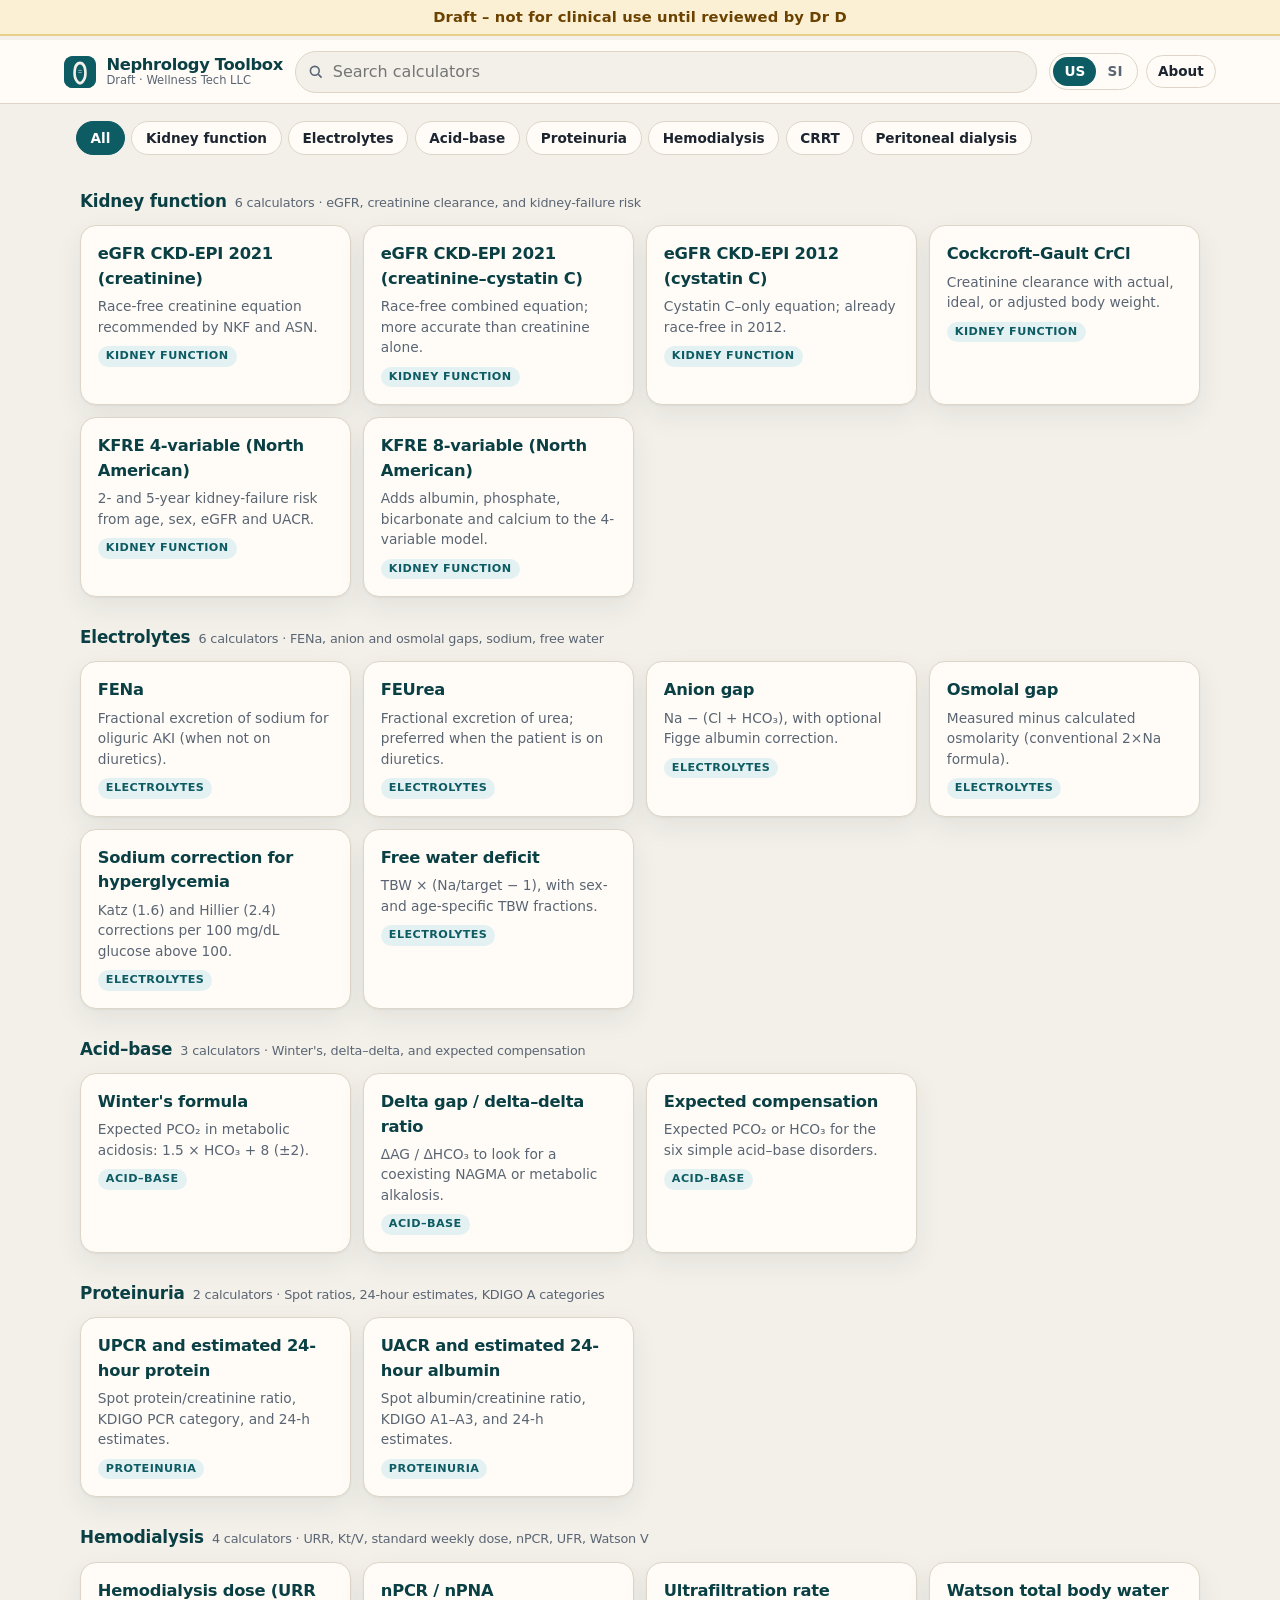
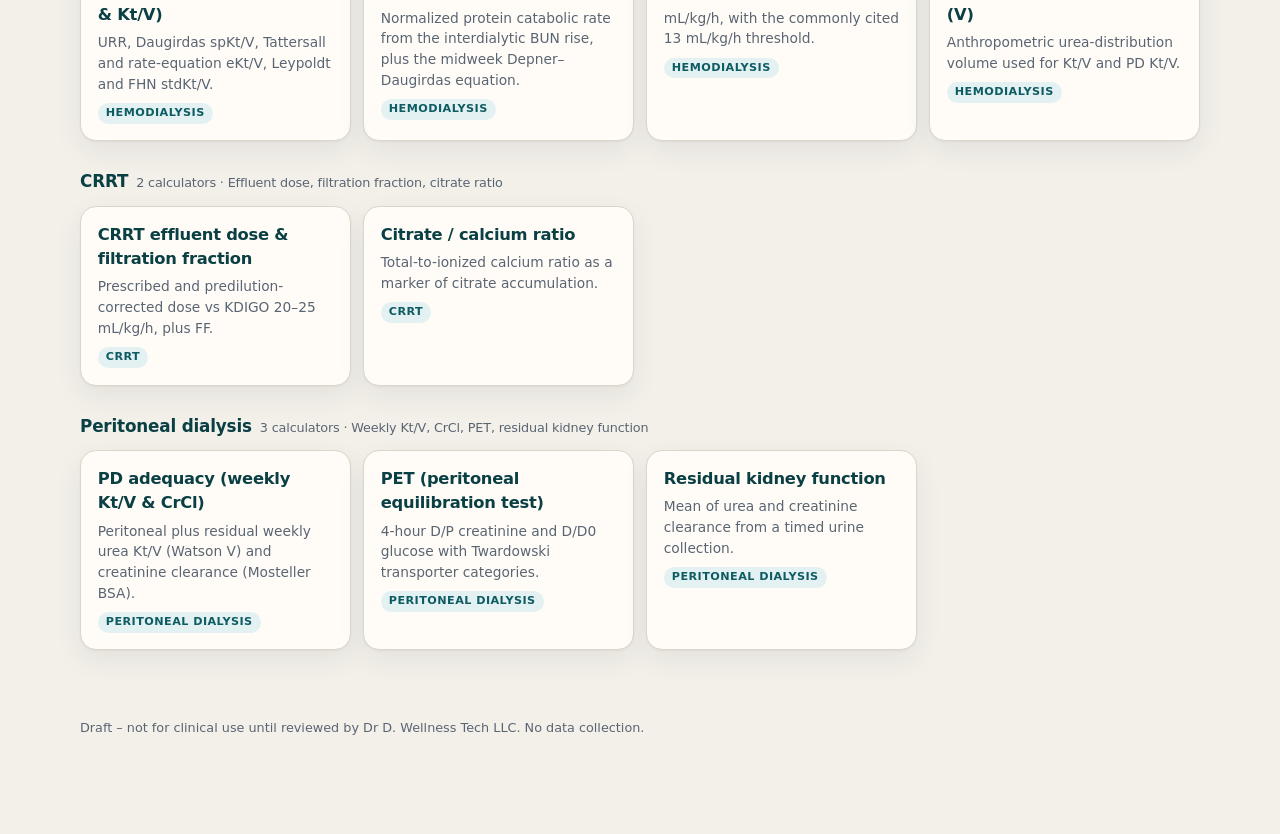
==== index.html @ 0aac90bd "Add draft Nephrology Toolbox PWA Offline clinician calculators for eGFR, electrolytes, acid-base, pr" ====
<!DOCTYPE html>
<html lang="en">
<head>
  <meta charset="utf-8">
  <meta name="viewport" content="width=device-width, initial-scale=1">
  <meta name="theme-color" content="#0e5c63">
  <meta name="description" content="Draft nephrology calculator collection. Offline, no login, no data collection. Not for clinical use until reviewed by Dr D.">
  <meta name="robots" content="noindex, nofollow">
  <title>Nephrology Toolbox (Draft)</title>
  <link rel="manifest" href="./manifest.json">
  <link rel="icon" type="image/png" href="./icons/favicon.png">
  <link rel="apple-touch-icon" href="./icons/icon-192.png">
  <link rel="stylesheet" href="./css/styles.css">
</head>
<body>
  <a class="skip" href="#main">Skip to content</a>
  <div class="draft-banner" id="draft-banner" role="status">Draft – not for clinical use until reviewed by Dr D</div>
  <header class="app-header">
    <div class="header-inner">
      <a class="brand" href="#/" aria-label="Nephrology Toolbox home">
        <img class="brand-mark" src="./icons/icon.svg" alt="" width="32" height="32">
        <span class="brand-text">
          <strong id="app-name">Nephrology Toolbox</strong>
          <small id="app-sub">Draft · Wellness Tech LLC</small>
        </span>
      </a>
      <div class="search-wrap">
        <svg class="search-icon" viewBox="0 0 20 20" aria-hidden="true" fill="none" stroke="currentColor" stroke-width="2"><circle cx="8.5" cy="8.5" r="5.5"/><path d="M13 13l4 4"/></svg>
        <input id="search" type="search" placeholder="Search calculators" aria-label="Search calculators" autocomplete="off">
      </div>
      <div class="header-actions">
        <button type="button" class="back-btn" id="back-btn">← All calculators</button>
        <div class="unit-toggle" role="group" aria-label="Unit system">
          <button type="button" data-units="us" aria-pressed="true">US</button>
          <button type="button" data-units="si" aria-pressed="false">SI</button>
        </div>
        <a class="about-link" href="#/about">About</a>
      </div>
    </div>
  </header>

  <main id="main">
    <div class="home-view">
      <nav class="section-nav" id="section-nav" aria-label="Calculator sections"></nav>
      <div id="home-sections"></div>
    </div>
    <div class="calc-view" id="calc-view"></div>
    <div class="about-view">
      <div class="panel">
        <h1>About this draft</h1>
        <p>Nephrology Toolbox is a clinician-facing collection of formulas used in nephrology. It is a <strong>draft</strong> for review by Dr Amar Damodar (Dr D). It is <strong>not for clinical use</strong> until he has signed off on every formula.</p>
        <h2>How it is built</h2>
        <ul>
          <li>Static web app that works offline (installable PWA). After the first load, it does not need a network.</li>
          <li>No login, no ads, no analytics, no data collection. Inputs stay in memory on this device and are not stored.</li>
          <li>Every formula is taken from its original or guideline source. The equation, citation (with DOI / PubMed), and limitations are in each calculator’s info panel, and again in <code>CONTENT_REVIEW.md</code> for sign-off.</li>
          <li>A <code>DRAFT=true</code> flag in the code drives the banner at the top of every screen.</li>
        </ul>
        <h2>Privacy</h2>
        <p>This app makes no network calls for calculations and does not send, save, or share patient data. Citation links (DOI, PubMed) open only if you choose to follow them.</p>
        <h2>Support</h2>
        <p>Wellness Tech LLC. Privacy and support: <a id="support-email" href="mailto:amardamodar@gmail.com">amardamodar@gmail.com</a>. Version <span id="version">0.1.0-draft</span>.</p>
        <p><a href="#/">Back to calculators</a></p>
      </div>
    </div>
  </main>
  <footer class="app-foot">
    Draft – not for clinical use until reviewed by Dr D. Wellness Tech LLC. No data collection.
  </footer>

  <script src="./js/config.js"></script>
  <script src="./js/formulas.js"></script>
  <script src="./js/calculators.js"></script>
  <script src="./js/app.js"></script>
</body>
</html>
---- css/styles.css ----
/* Nephrology Toolbox — draft clinician calculator collection */
:root {
  --bg: #f3f0ea;
  --bg-elev: #fffcf7;
  --ink: #1c2430;
  --ink-muted: #5a6573;
  --line: #ddd6c8;
  --teal: #0e5c63;
  --teal-deep: #0a3f44;
  --teal-soft: #e4f1f2;
  --teal-mid: #16747c;
  --amber-ink: #6b4200;
  --amber-bg: #fbf0d4;
  --amber-line: #e8cf8a;
  --danger: #9b2c2c;
  --danger-bg: #fdecec;
  --warn: #8a5800;
  --warn-bg: #fbf0d4;
  --ok: #21543d;
  --ok-bg: #e6f4ec;
  --info-bg: #e8eef6;
  --info-ink: #243852;
  --shadow: 0 1px 2px rgba(28, 36, 48, 0.05), 0 10px 28px rgba(28, 36, 48, 0.07);
  --radius: 16px;
  --radius-sm: 10px;
  --sans: ui-sans-serif, system-ui, -apple-system, "Segoe UI", Roboto, "Helvetica Neue", Arial, sans-serif;
  --mono: ui-monospace, "SF Mono", Menlo, Consolas, monospace;
  --header-h: 3.5rem;
  --banner-h: 2.5rem;
  --focus: 0 0 0 3px rgba(14, 92, 99, 0.35);
}

@media (prefers-color-scheme: dark) {
  :root {
    --bg: #14191f;
    --bg-elev: #1c232c;
    --ink: #ece7de;
    --ink-muted: #9aa3ae;
    --line: #2d3640;
    --teal: #4eb3bb;
    --teal-deep: #b8e0e3;
    --teal-soft: #16383b;
    --teal-mid: #3a9aa2;
    --amber-ink: #f3d48a;
    --amber-bg: #3a2e12;
    --amber-line: #6b5420;
    --danger: #f0a0a0;
    --danger-bg: #3a1c1c;
    --warn: #f3d48a;
    --warn-bg: #3a2e12;
    --ok: #8fd0ab;
    --ok-bg: #1a3326;
    --info-bg: #1e2a3a;
    --info-ink: #d0d8e4;
    --shadow: 0 1px 2px rgba(0, 0, 0, 0.3), 0 10px 28px rgba(0, 0, 0, 0.35);
    --focus: 0 0 0 3px rgba(78, 179, 187, 0.45);
  }
}

*, *::before, *::after { box-sizing: border-box; }
html { font-size: 16px; -webkit-text-size-adjust: 100%; }
html, body { margin: 0; padding: 0; min-height: 100%; }
body {
  font-family: var(--sans);
  background: var(--bg);
  color: var(--ink);
  line-height: 1.5;
  padding-bottom: 4rem;
}
img { max-width: 100%; }
button, input, select, textarea { font: inherit; color: inherit; }
button { cursor: pointer; }

.skip {
  position: absolute; left: -999px; top: 0;
  background: var(--teal); color: #fff; padding: 0.5rem 1rem; z-index: 100;
}
.skip:focus { left: 0.5rem; top: 0.5rem; }

/* Draft banner — always visible */
.draft-banner {
  position: sticky; top: 0; z-index: 50;
  background: var(--amber-bg);
  color: var(--amber-ink);
  border-bottom: 2px solid var(--amber-line);
  text-align: center;
  font-weight: 700;
  font-size: 0.92rem;
  letter-spacing: 0.01em;
  padding: 0.45rem 1rem;
  line-height: 1.35;
}
.draft-banner span { display: inline-block; }

header.app-header {
  position: sticky; top: var(--banner-h, 2.4rem); z-index: 40;
  background: var(--bg-elev);
  border-bottom: 1px solid var(--line);
  padding: 0.65rem 1rem;
}
.header-inner {
  max-width: 72rem;
  margin: 0 auto;
  display: flex;
  align-items: center;
  gap: 0.75rem;
  flex-wrap: wrap;
}
.brand {
  display: flex; align-items: center; gap: 0.65rem;
  text-decoration: none; color: inherit;
  min-width: 0;
}
.brand-mark {
  width: 2rem; height: 2rem; border-radius: 0.55rem; flex-shrink: 0;
  background: var(--teal);
}
.brand-text { display: flex; flex-direction: column; line-height: 1.15; }
.brand-text strong { font-size: 1.02rem; color: var(--teal-deep); letter-spacing: -0.02em; }
.brand-text small { font-size: 0.72rem; color: var(--ink-muted); font-weight: 500; }
.header-actions {
  margin-left: auto;
  display: flex; align-items: center; gap: 0.5rem;
}
.unit-toggle, .about-link, .back-btn {
  border: 1px solid var(--line);
  background: var(--bg-elev);
  border-radius: 999px;
  padding: 0.35rem 0.7rem;
  font-size: 0.85rem;
  font-weight: 600;
  color: var(--ink);
}
.unit-toggle { display: inline-flex; padding: 0.2rem; gap: 0; }
.unit-toggle button {
  border: 0; background: transparent;
  border-radius: 999px;
  padding: 0.28rem 0.7rem;
  font-weight: 650;
  color: var(--ink-muted);
}
.unit-toggle button[aria-pressed="true"] {
  background: var(--teal);
  color: #fff;
}
.about-link { text-decoration: none; display: inline-flex; align-items: center; }
.about-link:hover, .back-btn:hover, .unit-toggle button:hover { border-color: var(--teal-mid); }
.back-btn { display: none; }
body.view-calc .back-btn { display: inline-flex; align-items: center; gap: 0.25rem; }
body.view-calc .search-wrap { display: none; }

.search-wrap {
  flex: 1 1 16rem;
  min-width: 12rem;
  position: relative;
}
.search-wrap input {
  width: 100%;
  border: 1px solid var(--line);
  background: var(--bg);
  border-radius: 999px;
  padding: 0.5rem 0.95rem 0.5rem 2.3rem;
  font-size: 1rem; /* prevent iOS zoom */
}
.search-wrap input:focus { outline: none; box-shadow: var(--focus); border-color: var(--teal); }
.search-wrap .search-icon {
  position: absolute; left: 0.8rem; top: 50%; transform: translateY(-50%);
  width: 1rem; height: 1rem; color: var(--ink-muted); pointer-events: none;
}

main { max-width: 72rem; margin: 0 auto; padding: 1.15rem 1rem 2rem; }

.section-nav {
  display: flex; gap: 0.4rem; flex-wrap: nowrap;
  overflow-x: auto; -webkit-overflow-scrolling: touch;
  padding: 0.15rem 0 0.85rem;
  margin: 0 -0.25rem 0.5rem;
  scrollbar-width: thin;
}
.section-nav button, .section-nav a {
  flex: 0 0 auto;
  border: 1px solid var(--line);
  background: var(--bg-elev);
  color: var(--ink);
  border-radius: 999px;
  padding: 0.38rem 0.85rem;
  font-size: 0.85rem;
  font-weight: 650;
  text-decoration: none;
  white-space: nowrap;
}
.section-nav button[aria-pressed="true"], .section-nav button.active {
  background: var(--teal);
  border-color: var(--teal);
  color: #fff;
}

.section-block { margin: 1.25rem 0 1.75rem; }
.section-block h2 {
  font-size: 1.05rem;
  letter-spacing: -0.01em;
  color: var(--teal-deep);
  margin: 0 0 0.7rem;
  display: flex; align-items: baseline; gap: 0.5rem;
}
.section-block h2 span {
  font-weight: 500; font-size: 0.8rem; color: var(--ink-muted);
}

.card-grid {
  display: grid;
  grid-template-columns: repeat(auto-fill, minmax(16.5rem, 1fr));
  gap: 0.75rem;
}
.calc-card {
  display: block;
  background: var(--bg-elev);
  border: 1px solid var(--line);
  border-radius: var(--radius);
  padding: 1rem 1.05rem 1.05rem;
  text-decoration: none;
  color: inherit;
  box-shadow: var(--shadow);
  transition: transform 0.12s ease, border-color 0.12s ease;
  min-height: 6.5rem;
}
.calc-card:hover, .calc-card:focus {
  border-color: var(--teal-mid);
  transform: translateY(-1px);
  outline: none;
}
.calc-card:focus-visible { box-shadow: var(--shadow), var(--focus); }
.calc-card h3 {
  margin: 0 0 0.3rem;
  font-size: 1.02rem;
  letter-spacing: -0.015em;
  color: var(--teal-deep);
}
.calc-card p {
  margin: 0;
  font-size: 0.86rem;
  color: var(--ink-muted);
}
.calc-card .tag {
  display: inline-block;
  margin-top: 0.55rem;
  font-size: 0.7rem;
  font-weight: 700;
  letter-spacing: 0.04em;
  text-transform: uppercase;
  color: var(--teal);
  background: var(--teal-soft);
  border-radius: 999px;
  padding: 0.12rem 0.5rem;
}

.empty {
  text-align: center; color: var(--ink-muted); padding: 2rem 1rem;
}

/* Calculator view */
.calc-view { display: none; }
body.view-calc .home-view { display: none; }
body.view-calc .calc-view { display: block; }
body.view-about .home-view, body.view-about .calc-view { display: none; }
.about-view { display: none; }
body.view-about .about-view { display: block; }

.calc-layout {
  display: grid;
  grid-template-columns: 1fr;
  gap: 1rem;
}
@media (min-width: 880px) {
  .calc-layout { grid-template-columns: 1.15fr 0.85fr; align-items: start; }
  .results-col { position: sticky; top: 7.2rem; }
}

.panel {
  background: var(--bg-elev);
  border: 1px solid var(--line);
  border-radius: var(--radius);
  box-shadow: var(--shadow);
  padding: 1.15rem 1.2rem 1.3rem;
}
.calc-view h1 {
  margin: 0 0 0.25rem;
  font-size: 1.45rem;
  letter-spacing: -0.02em;
  color: var(--teal-deep);
}
.calc-lede { margin: 0 0 1rem; color: var(--ink-muted); font-size: 0.95rem; }

.field {
  margin-bottom: 0.85rem;
}
.field label, .field .label {
  display: block;
  font-weight: 650;
  font-size: 0.88rem;
  margin-bottom: 0.28rem;
}
.field .hint { font-weight: 500; color: var(--ink-muted); font-size: 0.78rem; }
.field-row { display: flex; gap: 0.5rem; align-items: center; }
.field input[type="number"], .field input[type="text"], .field select {
  width: 100%;
  border: 1px solid var(--line);
  background: var(--bg);
  border-radius: var(--radius-sm);
  padding: 0.55rem 0.7rem;
  font-size: 1rem;
}
.field input:focus, .field select:focus { outline: none; box-shadow: var(--focus); border-color: var(--teal); }
.unit-label {
  flex: 0 0 auto;
  font-size: 0.85rem;
  font-weight: 650;
  color: var(--ink-muted);
  min-width: 3.6rem;
}
.seg {
  display: flex; flex-wrap: wrap; gap: 0.35rem;
}
.seg button {
  border: 1px solid var(--line);
  background: var(--bg);
  border-radius: 999px;
  padding: 0.4rem 0.75rem;
  font-weight: 650;
  font-size: 0.88rem;
}
.seg button[aria-pressed="true"] {
  background: var(--teal);
  border-color: var(--teal);
  color: #fff;
}
.field-grid {
  display: grid;
  grid-template-columns: 1fr 1fr;
  gap: 0.65rem 0.75rem;
}
@media (max-width: 520px) {
  .field-grid { grid-template-columns: 1fr; }
}
.fieldset-title {
  font-size: 0.78rem;
  font-weight: 750;
  letter-spacing: 0.06em;
  text-transform: uppercase;
  color: var(--teal);
  margin: 1.1rem 0 0.55rem;
  padding-top: 0.7rem;
  border-top: 1px solid var(--line);
}

.results {
  display: flex; flex-direction: column; gap: 0.65rem;
}
.result-main {
  background: var(--teal-soft);
  border-radius: var(--radius-sm);
  padding: 0.9rem 1rem;
}
.result-main .name { font-size: 0.8rem; font-weight: 700; letter-spacing: 0.04em; text-transform: uppercase; color: var(--teal); margin: 0 0 0.15rem; }
.result-main .value {
  font-size: 2rem; font-weight: 750; letter-spacing: -0.03em;
  font-variant-numeric: tabular-nums; color: var(--teal-deep); line-height: 1.15;
}
.result-main .unit { font-size: 1rem; font-weight: 600; margin-left: 0.25rem; color: var(--ink-muted); }
.result-row {
  display: flex; justify-content: space-between; align-items: baseline; gap: 0.75rem;
  padding: 0.45rem 0;
  border-bottom: 1px solid var(--line);
  font-variant-numeric: tabular-nums;
}
.result-row:last-child { border-bottom: 0; }
.result-row .name { color: var(--ink-muted); font-size: 0.9rem; }
.result-row .value { font-weight: 700; font-size: 1.05rem; }

.chip {
  display: inline-block;
  border-radius: 999px;
  padding: 0.28rem 0.7rem;
  font-size: 0.82rem;
  font-weight: 700;
  margin: 0.15rem 0.25rem 0.15rem 0;
}
.chip-ok { background: var(--ok-bg); color: var(--ok); }
.chip-warn { background: var(--warn-bg); color: var(--warn); }
.chip-danger { background: var(--danger-bg); color: var(--danger); }
.chip-info { background: var(--info-bg); color: var(--info-ink); }
.interp { font-size: 0.92rem; margin: 0.4rem 0 0; }
.placeholder { color: var(--ink-muted); font-size: 0.95rem; padding: 0.5rem 0; }

.info-panel { margin-top: 0.25rem; }
.info-panel details {
  border: 1px solid var(--line);
  border-radius: var(--radius-sm);
  background: var(--bg);
  padding: 0.15rem 0;
}
.info-panel summary {
  cursor: pointer;
  font-weight: 700;
  font-size: 0.92rem;
  padding: 0.65rem 0.9rem;
  color: var(--teal-deep);
  list-style-position: outside;
}
.info-panel details[open] summary { border-bottom: 1px solid var(--line); }
.info-body { padding: 0.75rem 0.95rem 1rem; font-size: 0.9rem; }
.info-body h3 { font-size: 0.78rem; letter-spacing: 0.06em; text-transform: uppercase; color: var(--teal); margin: 0.85rem 0 0.3rem; }
.info-body h3:first-child { margin-top: 0; }
.info-body .eq {
  font-family: var(--mono);
  font-size: 0.78rem;
  background: var(--teal-soft);
  border-radius: 8px;
  padding: 0.7rem 0.8rem;
  overflow-x: auto;
  white-space: pre-wrap;
  line-height: 1.55;
}
.info-body a { color: var(--teal-mid); }
.info-body ul { margin: 0.25rem 0 0.5rem; padding-left: 1.15rem; }
.info-body li { margin: 0.25rem 0; }
.cite { margin: 0.2rem 0; }

.about-view .panel { max-width: 42rem; }
.about-view h1 { color: var(--teal-deep); letter-spacing: -0.02em; }
.about-view h2 { font-size: 1.05rem; color: var(--teal-deep); margin-top: 1.4rem; }

footer.app-foot {
  max-width: 72rem;
  margin: 0 auto;
  padding: 0.5rem 1rem 2rem;
  color: var(--ink-muted);
  font-size: 0.8rem;
}
footer.app-foot a { color: var(--teal-mid); }

@media (prefers-reduced-motion: reduce) {
  .calc-card { transition: none; }
}

@media (max-width: 640px) {
  .brand-text small { display: none; }
  .calc-view h1 { font-size: 1.25rem; }
  .result-main .value { font-size: 1.7rem; }
}
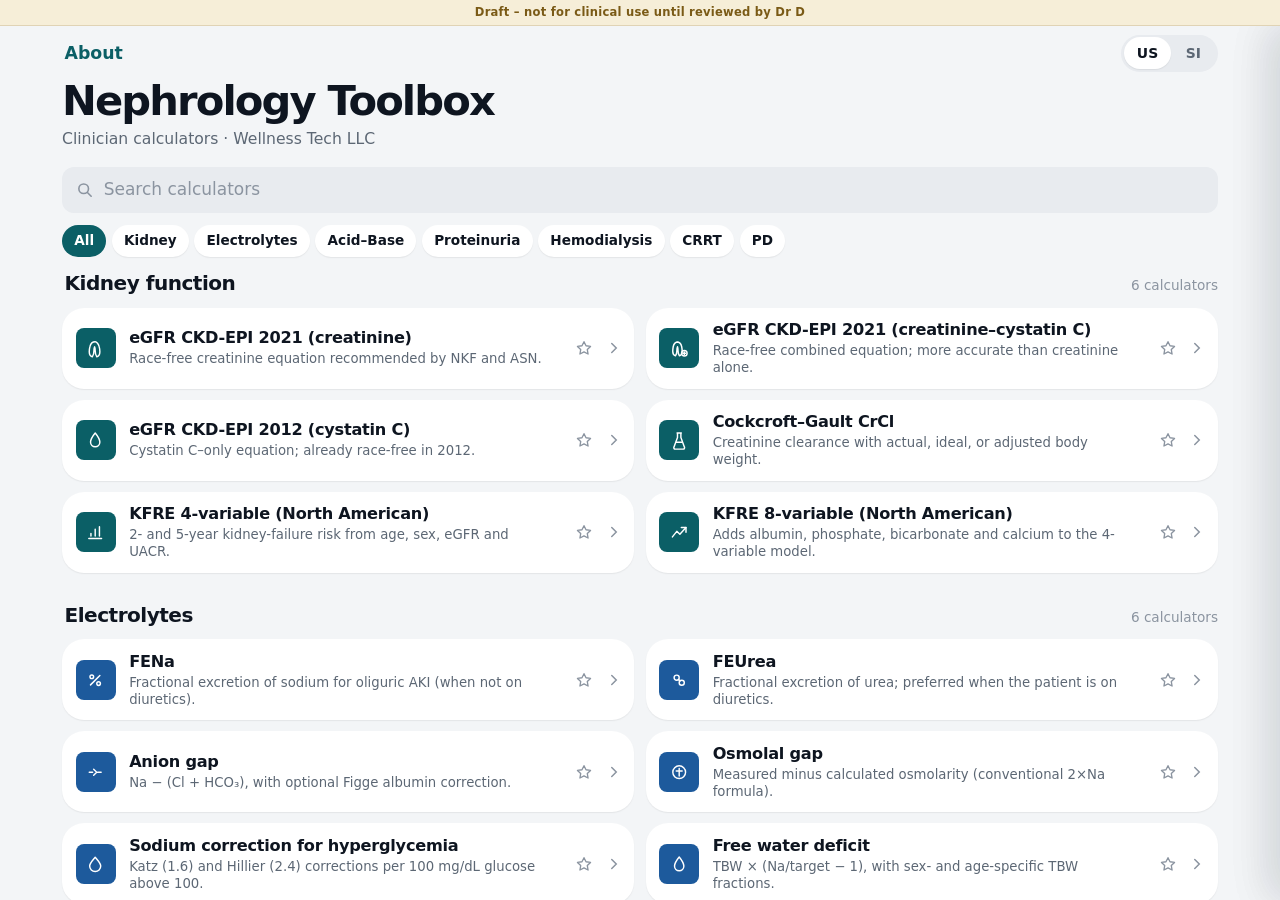
==== commit 17896411: "Redesign the UI for a polished, iOS-native feel. Keep every formula, citation, and test unchanged. S" ====
--- a/index.html
+++ b/index.html
@@ -2,8 +2,12 @@
 <html lang="en">
 <head>
   <meta charset="utf-8">
-  <meta name="viewport" content="width=device-width, initial-scale=1">
-  <meta name="theme-color" content="#0e5c63">
+  <meta name="viewport" content="width=device-width, initial-scale=1, viewport-fit=cover">
+  <meta name="theme-color" content="#F3F5F7" media="(prefers-color-scheme: light)">
+  <meta name="theme-color" content="#0B0F14" media="(prefers-color-scheme: dark)">
+  <meta name="apple-mobile-web-app-capable" content="yes">
+  <meta name="apple-mobile-web-app-status-bar-style" content="default">
+  <meta name="apple-mobile-web-app-title" content="Neph Toolbox">
   <meta name="description" content="Draft nephrology calculator collection. Offline, no login, no data collection. Not for clinical use until reviewed by Dr D.">
   <meta name="robots" content="noindex, nofollow">
   <title>Nephrology Toolbox (Draft)</title>
@@ -13,60 +17,112 @@
   <link rel="stylesheet" href="./css/styles.css">
 </head>
 <body>
-  <a class="skip" href="#main">Skip to content</a>
-  <div class="draft-banner" id="draft-banner" role="status">Draft – not for clinical use until reviewed by Dr D</div>
-  <header class="app-header">
-    <div class="header-inner">
-      <a class="brand" href="#/" aria-label="Nephrology Toolbox home">
-        <img class="brand-mark" src="./icons/icon.svg" alt="" width="32" height="32">
-        <span class="brand-text">
-          <strong id="app-name">Nephrology Toolbox</strong>
-          <small id="app-sub">Draft · Wellness Tech LLC</small>
-        </span>
-      </a>
-      <div class="search-wrap">
-        <svg class="search-icon" viewBox="0 0 20 20" aria-hidden="true" fill="none" stroke="currentColor" stroke-width="2"><circle cx="8.5" cy="8.5" r="5.5"/><path d="M13 13l4 4"/></svg>
-        <input id="search" type="search" placeholder="Search calculators" aria-label="Search calculators" autocomplete="off">
+  <a class="skip" href="#home-body">Skip to content</a>
+
+  <div class="draft-banner" id="draft-banner" role="status">
+    Draft – not for clinical use until reviewed by Dr D
+  </div>
+
+  <div id="app">
+    <section id="home" class="screen screen-home" aria-label="Calculator list">
+      <header class="home-hero">
+        <div class="home-toolbar">
+          <a class="text-btn" href="#/about" id="about-link">About</a>
+          <div class="unit-toggle" role="group" aria-label="Unit system">
+            <button type="button" data-units="us" aria-pressed="true">US</button>
+            <button type="button" data-units="si" aria-pressed="false">SI</button>
+          </div>
+        </div>
+        <h1 class="large-title" id="app-name">Nephrology Toolbox</h1>
+        <p class="hero-sub" id="app-sub">Clinician calculators · Wellness Tech LLC</p>
+        <div class="search-wrap" id="search-wrap">
+          <svg class="search-icon" viewBox="0 0 20 20" aria-hidden="true" fill="none" stroke="currentColor" stroke-width="1.8" stroke-linecap="round">
+            <circle cx="8.6" cy="8.6" r="5.4"/><path d="M12.8 12.8 17 17"/>
+          </svg>
+          <input id="search" type="search" placeholder="Search calculators" aria-label="Search calculators" autocomplete="off" enterkeyhint="search">
+        </div>
+      </header>
+      <nav class="section-nav" id="section-nav" aria-label="Calculator sections"></nav>
+      <div id="home-body"></div>
+    </section>
+
+    <section id="calc" class="screen screen-calc" aria-label="Calculator" hidden>
+      <header class="calc-nav">
+        <button type="button" class="nav-back" id="back-btn" aria-label="All calculators">
+          <svg viewBox="0 0 24 24" width="22" height="22" fill="none" stroke="currentColor" stroke-width="2.2" stroke-linecap="round" stroke-linejoin="round" aria-hidden="true"><path d="M15 5 8 12l7 7"/></svg>
+          <span>Toolbox</span>
+        </button>
+        <h1 class="calc-nav-title" id="calc-nav-title"></h1>
+        <div class="calc-nav-actions">
+          <div class="unit-toggle unit-toggle-compact" role="group" aria-label="Unit system">
+            <button type="button" data-units="us" aria-pressed="true">US</button>
+            <button type="button" data-units="si" aria-pressed="false">SI</button>
+          </div>
+          <button type="button" class="icon-btn" id="fav-btn" aria-label="Favorite" aria-pressed="false">
+            <svg class="star-outline" viewBox="0 0 24 24" width="22" height="22" fill="none" stroke="currentColor" stroke-width="1.8" stroke-linejoin="round" aria-hidden="true"><path d="M12 3.6 14.7 9l6 .9-4.3 4.2 1 5.9L12 17.2 6.6 20l1-5.9L3.3 9.9l6-.9L12 3.6z"/></svg>
+            <svg class="star-fill" viewBox="0 0 24 24" width="22" height="22" fill="currentColor" aria-hidden="true"><path d="M12 3.6 14.7 9l6 .9-4.3 4.2 1 5.9L12 17.2 6.6 20l1-5.9L3.3 9.9l6-.9L12 3.6z"/></svg>
+          </button>
+        </div>
+      </header>
+      <div class="calc-scroll" id="calc-scroll">
+        <div class="calc-intro">
+          <p class="calc-section-label" id="calc-section-label"></p>
+          <h2 class="calc-title" id="calc-title"></h2>
+          <p class="calc-lede" id="calc-lede"></p>
+        </div>
+        <div class="calc-layout">
+          <div class="input-card" id="fields"></div>
+          <div class="results-col">
+            <div class="result-card" id="results" aria-live="polite"></div>
+            <button type="button" class="about-formula-btn" id="about-formula-btn">
+              About this formula
+              <svg viewBox="0 0 24 24" width="16" height="16" fill="none" stroke="currentColor" stroke-width="2" stroke-linecap="round" aria-hidden="true"><path d="M9 6l6 6-6 6"/></svg>
+            </button>
+          </div>
+        </div>
       </div>
-      <div class="header-actions">
-        <button type="button" class="back-btn" id="back-btn">← All calculators</button>
-        <div class="unit-toggle" role="group" aria-label="Unit system">
-          <button type="button" data-units="us" aria-pressed="true">US</button>
-          <button type="button" data-units="si" aria-pressed="false">SI</button>
-        </div>
-        <a class="about-link" href="#/about">About</a>
+    </section>
+
+    <section id="about" class="screen screen-about" hidden>
+      <header class="calc-nav">
+        <button type="button" class="nav-back" id="about-back" aria-label="Back to toolbox">
+          <svg viewBox="0 0 24 24" width="22" height="22" fill="none" stroke="currentColor" stroke-width="2.2" stroke-linecap="round" stroke-linejoin="round" aria-hidden="true"><path d="M15 5 8 12l7 7"/></svg>
+          <span>Toolbox</span>
+        </button>
+        <h1 class="calc-nav-title">About</h1>
+        <div class="calc-nav-actions"></div>
+      </header>
+      <div class="about-body">
+        <h2>About this draft</h2>
+        <p>Nephrology Toolbox is a clinician-facing collection of formulas used in nephrology. It is a <strong>draft</strong> for review by Dr Amar Damodar (Dr D). It is <strong>not for clinical use</strong> until he has signed off on every formula.</p>
+        <h3>How it is built</h3>
+        <ul>
+          <li>A static app that works offline (installable PWA). After the first load, it does not need a network.</li>
+          <li>No login, no ads, no analytics, and no data collection. Patient inputs stay in memory on this device and are never stored.</li>
+          <li>Favorites and Recents remember only calculator names, on this device. Your US/SI preference is also kept locally. Nothing leaves the device.</li>
+          <li>Every formula is taken from its original or guideline source. The equation, citation, and limitations are in “About this formula,” and again in <code>CONTENT_REVIEW.md</code> for sign-off.</li>
+        </ul>
+        <h3>Privacy</h3>
+        <p>This app makes no network calls for calculations and does not send, save, or share patient data. Citation links (DOI, PubMed) open only if you choose to follow them.</p>
+        <h3>Support</h3>
+        <p>Wellness Tech LLC. Privacy and support: <a id="support-email" href="mailto:amardamodar@gmail.com">amardamodar@gmail.com</a>. Version <span id="version">0.2.0-draft</span>.</p>
       </div>
+    </section>
+  </div>
+
+  <div id="sheet" class="sheet" hidden>
+    <div class="sheet-backdrop" id="sheet-backdrop"></div>
+    <div class="sheet-panel" role="dialog" aria-modal="true" aria-labelledby="sheet-title" id="sheet-panel">
+      <div class="sheet-handle" aria-hidden="true"></div>
+      <header class="sheet-head">
+        <h2 id="sheet-title">About this formula</h2>
+        <button type="button" class="icon-btn sheet-close" id="sheet-close" aria-label="Close">
+          <svg viewBox="0 0 24 24" width="20" height="20" fill="none" stroke="currentColor" stroke-width="2" stroke-linecap="round" aria-hidden="true"><path d="M6 6l12 12M18 6 6 18"/></svg>
+        </button>
+      </header>
+      <div class="sheet-body" id="sheet-body"></div>
     </div>
-  </header>
-
-  <main id="main">
-    <div class="home-view">
-      <nav class="section-nav" id="section-nav" aria-label="Calculator sections"></nav>
-      <div id="home-sections"></div>
-    </div>
-    <div class="calc-view" id="calc-view"></div>
-    <div class="about-view">
-      <div class="panel">
-        <h1>About this draft</h1>
-        <p>Nephrology Toolbox is a clinician-facing collection of formulas used in nephrology. It is a <strong>draft</strong> for review by Dr Amar Damodar (Dr D). It is <strong>not for clinical use</strong> until he has signed off on every formula.</p>
-        <h2>How it is built</h2>
-        <ul>
-          <li>Static web app that works offline (installable PWA). After the first load, it does not need a network.</li>
-          <li>No login, no ads, no analytics, no data collection. Inputs stay in memory on this device and are not stored.</li>
-          <li>Every formula is taken from its original or guideline source. The equation, citation (with DOI / PubMed), and limitations are in each calculator’s info panel, and again in <code>CONTENT_REVIEW.md</code> for sign-off.</li>
-          <li>A <code>DRAFT=true</code> flag in the code drives the banner at the top of every screen.</li>
-        </ul>
-        <h2>Privacy</h2>
-        <p>This app makes no network calls for calculations and does not send, save, or share patient data. Citation links (DOI, PubMed) open only if you choose to follow them.</p>
-        <h2>Support</h2>
-        <p>Wellness Tech LLC. Privacy and support: <a id="support-email" href="mailto:amardamodar@gmail.com">amardamodar@gmail.com</a>. Version <span id="version">0.1.0-draft</span>.</p>
-        <p><a href="#/">Back to calculators</a></p>
-      </div>
-    </div>
-  </main>
-  <footer class="app-foot">
-    Draft – not for clinical use until reviewed by Dr D. Wellness Tech LLC. No data collection.
-  </footer>
+  </div>
 
   <script src="./js/config.js"></script>
   <script src="./js/formulas.js"></script>
--- a/css/styles.css
+++ b/css/styles.css
@@ -1,450 +1,911 @@
-/* Nephrology Toolbox — draft clinician calculator collection */
+/* Nephrology Toolbox — iOS-native visual language */
 :root {
-  --bg: #f3f0ea;
-  --bg-elev: #fffcf7;
-  --ink: #1c2430;
-  --ink-muted: #5a6573;
-  --line: #ddd6c8;
-  --teal: #0e5c63;
-  --teal-deep: #0a3f44;
-  --teal-soft: #e4f1f2;
-  --teal-mid: #16747c;
-  --amber-ink: #6b4200;
-  --amber-bg: #fbf0d4;
-  --amber-line: #e8cf8a;
-  --danger: #9b2c2c;
-  --danger-bg: #fdecec;
+  --bg: #f3f5f7;
+  --bg-elev: #ffffff;
+  --bg-grouped: #e8ebef;
+  --ink: #0e1520;
+  --ink-muted: #5c6774;
+  --ink-faint: #8b94a0;
+  --line: rgba(15, 22, 32, 0.08);
+  --line-strong: rgba(15, 22, 32, 0.14);
+  --teal: #0b5f66;
+  --teal-deep: #073f45;
+  --teal-soft: #e6f3f4;
+  --teal-mid: #157a82;
+  --teal-fill: #0b5f66;
+  --navy: #152033;
+  --amber-ink: #7a5a16;
+  --amber-bg: #f6eed8;
+  --danger: #b42318;
+  --danger-bg: #fdecea;
   --warn: #8a5800;
-  --warn-bg: #fbf0d4;
-  --ok: #21543d;
-  --ok-bg: #e6f4ec;
-  --info-bg: #e8eef6;
-  --info-ink: #243852;
-  --shadow: 0 1px 2px rgba(28, 36, 48, 0.05), 0 10px 28px rgba(28, 36, 48, 0.07);
+  --warn-bg: #faf0d6;
+  --ok: #17663d;
+  --ok-bg: #e5f6ec;
+  --caution: #8a4b00;
+  --caution-bg: #f8ecd8;
+  --info: #1d4f8a;
+  --info-bg: #e8eef8;
+  --shadow-sm: 0 1px 2px rgba(15, 22, 32, 0.04), 0 1px 1px rgba(15, 22, 32, 0.03);
+  --shadow: 0 1px 2px rgba(15, 22, 32, 0.04), 0 10px 28px rgba(15, 22, 32, 0.07);
+  --shadow-sheet: 0 -8px 40px rgba(15, 22, 32, 0.16);
   --radius: 16px;
-  --radius-sm: 10px;
-  --sans: ui-sans-serif, system-ui, -apple-system, "Segoe UI", Roboto, "Helvetica Neue", Arial, sans-serif;
+  --radius-lg: 22px;
+  --radius-sm: 12px;
+  --sans: -apple-system, BlinkMacSystemFont, "SF Pro Text", "SF Pro Display", "Segoe UI", system-ui, "Helvetica Neue", Helvetica, Arial, sans-serif;
   --mono: ui-monospace, "SF Mono", Menlo, Consolas, monospace;
-  --header-h: 3.5rem;
-  --banner-h: 2.5rem;
-  --focus: 0 0 0 3px rgba(14, 92, 99, 0.35);
+  --focus: 0 0 0 3px rgba(11, 95, 102, 0.32);
+  --ease: cubic-bezier(0.22, 1, 0.36, 1);
+  --banner-pad: 0px;
+  --safe-t: env(safe-area-inset-top, 0px);
+  --safe-b: env(safe-area-inset-bottom, 0px);
+  --safe-l: env(safe-area-inset-left, 0px);
+  --safe-r: env(safe-area-inset-right, 0px);
+  color-scheme: light dark;
 }
 
 @media (prefers-color-scheme: dark) {
   :root {
-    --bg: #14191f;
-    --bg-elev: #1c232c;
-    --ink: #ece7de;
-    --ink-muted: #9aa3ae;
-    --line: #2d3640;
-    --teal: #4eb3bb;
-    --teal-deep: #b8e0e3;
-    --teal-soft: #16383b;
-    --teal-mid: #3a9aa2;
-    --amber-ink: #f3d48a;
-    --amber-bg: #3a2e12;
-    --amber-line: #6b5420;
-    --danger: #f0a0a0;
+    --bg: #0b0f14;
+    --bg-elev: #161c24;
+    --bg-grouped: #1c232c;
+    --ink: #f2efe8;
+    --ink-muted: #9aa4b0;
+    --ink-faint: #6e7884;
+    --line: rgba(242, 239, 232, 0.09);
+    --line-strong: rgba(242, 239, 232, 0.16);
+    --teal: #5ec8d0;
+    --teal-deep: #c5ecef;
+    --teal-soft: #12363a;
+    --teal-mid: #4eb3bb;
+    --teal-fill: #157a82;
+    --navy: #dce4f0;
+    --amber-ink: #e8c878;
+    --amber-bg: #2a2414;
+    --danger: #f0a8a0;
     --danger-bg: #3a1c1c;
-    --warn: #f3d48a;
-    --warn-bg: #3a2e12;
+    --warn: #e8c878;
+    --warn-bg: #2a2414;
     --ok: #8fd0ab;
-    --ok-bg: #1a3326;
-    --info-bg: #1e2a3a;
-    --info-ink: #d0d8e4;
-    --shadow: 0 1px 2px rgba(0, 0, 0, 0.3), 0 10px 28px rgba(0, 0, 0, 0.35);
-    --focus: 0 0 0 3px rgba(78, 179, 187, 0.45);
+    --ok-bg: #163024;
+    --caution: #e0b86a;
+    --caution-bg: #2c2414;
+    --info: #a8c4ec;
+    --info-bg: #1a2434;
+    --shadow-sm: 0 1px 2px rgba(0, 0, 0, 0.35);
+    --shadow: 0 1px 2px rgba(0, 0, 0, 0.28), 0 12px 32px rgba(0, 0, 0, 0.4);
+    --shadow-sheet: 0 -8px 40px rgba(0, 0, 0, 0.5);
+    --focus: 0 0 0 3px rgba(94, 200, 208, 0.4);
   }
 }
 
 *, *::before, *::after { box-sizing: border-box; }
-html { font-size: 16px; -webkit-text-size-adjust: 100%; }
-html, body { margin: 0; padding: 0; min-height: 100%; }
+html {
+  font-size: 17px;
+  -webkit-text-size-adjust: 100%;
+  height: 100%;
+}
+html, body { margin: 0; padding: 0; }
 body {
   font-family: var(--sans);
   background: var(--bg);
   color: var(--ink);
-  line-height: 1.5;
-  padding-bottom: 4rem;
-}
-img { max-width: 100%; }
+  line-height: 1.47;
+  min-height: 100%;
+  min-height: 100dvh;
+  display: flex;
+  flex-direction: column;
+  overflow: hidden;
+  -webkit-font-smoothing: antialiased;
+  -moz-osx-font-smoothing: grayscale;
+}
+img { max-width: 100%; display: block; }
 button, input, select, textarea { font: inherit; color: inherit; }
-button { cursor: pointer; }
+button { cursor: pointer; background: none; border: 0; padding: 0; }
+input[type="search"] { -webkit-appearance: none; appearance: none; }
+input::-webkit-search-decoration,
+input::-webkit-search-cancel-button { appearance: none; -webkit-appearance: none; }
 
 .skip {
-  position: absolute; left: -999px; top: 0;
-  background: var(--teal); color: #fff; padding: 0.5rem 1rem; z-index: 100;
-}
-.skip:focus { left: 0.5rem; top: 0.5rem; }
-
-/* Draft banner — always visible */
+  position: absolute; left: -999px; top: 0; z-index: 200;
+  background: var(--teal-fill); color: #fff; padding: 0.5rem 1rem; border-radius: 0 0 8px 0;
+}
+.skip:focus { left: 0.5rem; top: 0.5rem; outline: none; box-shadow: var(--focus); }
+
+/* Slim, elegant draft banner — always visible */
 .draft-banner {
-  position: sticky; top: 0; z-index: 50;
+  flex: 0 0 auto;
+  z-index: 80;
   background: var(--amber-bg);
   color: var(--amber-ink);
-  border-bottom: 2px solid var(--amber-line);
   text-align: center;
-  font-weight: 700;
+  font-weight: 560;
+  font-size: 0.68rem;
+  letter-spacing: 0.02em;
+  line-height: 1.3;
+  padding: calc(0.28rem + var(--safe-t)) var(--safe-r) 0.28rem var(--safe-l);
+  border-bottom: 0.5px solid color-mix(in srgb, var(--amber-ink) 18%, transparent);
+}
+
+#app {
+  flex: 1 1 auto;
+  position: relative;
+  min-height: 0;
+  overflow: hidden;
+}
+
+/* Screens */
+.screen {
+  position: absolute;
+  inset: 0;
+  overflow: hidden;
+  display: flex;
+  flex-direction: column;
+  background: var(--bg);
+  padding-left: var(--safe-l);
+  padding-right: var(--safe-r);
+}
+.screen-home { z-index: 1; overflow: hidden; }
+.screen-home.is-dimmed { pointer-events: none; }
+.screen-calc, .screen-about {
+  z-index: 10;
+  transform: translate3d(100%, 0, 0);
+  transition: transform 0.42s var(--ease);
+  box-shadow: -12px 0 40px rgba(15, 22, 32, 0.08);
+}
+.screen-calc.is-open, .screen-about.is-open { transform: translate3d(0, 0, 0); }
+.screen-home {
+  transition: transform 0.42s var(--ease), filter 0.42s var(--ease);
+}
+body.is-pushed .screen-home {
+  transform: translate3d(-12%, 0, 0) scale(0.97);
+  filter: saturate(0.9) brightness(0.92);
+  border-radius: 18px;
+  overflow: hidden;
+}
+
+@media (prefers-reduced-motion: reduce) {
+  .screen-calc, .screen-about, .screen-home, .sheet-panel, .sheet-backdrop,
+  .result-main .value, .calc-card, .icon-tile, .chip {
+    transition: none !important;
+    animation: none !important;
+  }
+  body.is-pushed .screen-home { transform: none; filter: none; }
+  .screen-calc, .screen-about { transform: none; }
+  .screen-calc[hidden], .screen-about[hidden] { display: none !important; }
+}
+
+/* Home */
+.home-hero {
+  flex: 0 0 auto;
+  padding: 0.35rem 1.25rem 0.7rem;
+}
+.home-toolbar {
+  display: flex;
+  align-items: center;
+  justify-content: space-between;
+  min-height: 2.5rem;
+  margin-bottom: 0.15rem;
+}
+.text-btn {
+  color: var(--teal);
+  font-weight: 590;
+  font-size: 1.02rem;
+  text-decoration: none;
+  padding: 0.35rem 0.15rem;
+  min-height: 44px;
+  display: inline-flex;
+  align-items: center;
+}
+.text-btn:hover { opacity: 0.75; }
+.text-btn:focus-visible { outline: none; box-shadow: var(--focus); border-radius: 8px; }
+
+.large-title {
+  margin: 0;
+  font-size: 2.05rem;
+  font-weight: 750;
+  letter-spacing: -0.045em;
+  line-height: 1.08;
+  color: var(--ink);
+}
+.hero-sub {
+  margin: 0.28rem 0 0.95rem;
+  color: var(--ink-muted);
   font-size: 0.92rem;
-  letter-spacing: 0.01em;
-  padding: 0.45rem 1rem;
-  line-height: 1.35;
-}
-.draft-banner span { display: inline-block; }
-
-header.app-header {
-  position: sticky; top: var(--banner-h, 2.4rem); z-index: 40;
-  background: var(--bg-elev);
-  border-bottom: 1px solid var(--line);
-  padding: 0.65rem 1rem;
-}
-.header-inner {
-  max-width: 72rem;
-  margin: 0 auto;
-  display: flex;
-  align-items: center;
-  gap: 0.75rem;
-  flex-wrap: wrap;
-}
-.brand {
-  display: flex; align-items: center; gap: 0.65rem;
-  text-decoration: none; color: inherit;
-  min-width: 0;
-}
-.brand-mark {
-  width: 2rem; height: 2rem; border-radius: 0.55rem; flex-shrink: 0;
-  background: var(--teal);
-}
-.brand-text { display: flex; flex-direction: column; line-height: 1.15; }
-.brand-text strong { font-size: 1.02rem; color: var(--teal-deep); letter-spacing: -0.02em; }
-.brand-text small { font-size: 0.72rem; color: var(--ink-muted); font-weight: 500; }
-.header-actions {
-  margin-left: auto;
-  display: flex; align-items: center; gap: 0.5rem;
-}
-.unit-toggle, .about-link, .back-btn {
-  border: 1px solid var(--line);
-  background: var(--bg-elev);
-  border-radius: 999px;
-  padding: 0.35rem 0.7rem;
-  font-size: 0.85rem;
-  font-weight: 600;
-  color: var(--ink);
-}
-.unit-toggle { display: inline-flex; padding: 0.2rem; gap: 0; }
-.unit-toggle button {
-  border: 0; background: transparent;
-  border-radius: 999px;
-  padding: 0.28rem 0.7rem;
-  font-weight: 650;
-  color: var(--ink-muted);
-}
-.unit-toggle button[aria-pressed="true"] {
-  background: var(--teal);
-  color: #fff;
-}
-.about-link { text-decoration: none; display: inline-flex; align-items: center; }
-.about-link:hover, .back-btn:hover, .unit-toggle button:hover { border-color: var(--teal-mid); }
-.back-btn { display: none; }
-body.view-calc .back-btn { display: inline-flex; align-items: center; gap: 0.25rem; }
-body.view-calc .search-wrap { display: none; }
+  font-weight: 430;
+}
 
 .search-wrap {
-  flex: 1 1 16rem;
-  min-width: 12rem;
   position: relative;
+  position: sticky;
 }
 .search-wrap input {
   width: 100%;
-  border: 1px solid var(--line);
-  background: var(--bg);
+  border: 0;
+  background: var(--bg-grouped);
+  border-radius: 12px;
+  padding: 0.62rem 0.95rem 0.62rem 2.45rem;
+  font-size: 1rem; /* iOS zoom prevention */
+  color: var(--ink);
+}
+.search-wrap input::placeholder { color: var(--ink-faint); }
+.search-wrap input:focus { outline: none; box-shadow: var(--focus); background: var(--bg-elev); }
+.search-icon {
+  position: absolute; left: 0.85rem; top: 50%; transform: translateY(-50%);
+  width: 1.05rem; height: 1.05rem; color: var(--ink-faint); pointer-events: none;
+}
+
+.unit-toggle {
+  display: inline-flex;
+  background: var(--bg-grouped);
   border-radius: 999px;
-  padding: 0.5rem 0.95rem 0.5rem 2.3rem;
-  font-size: 1rem; /* prevent iOS zoom */
-}
-.search-wrap input:focus { outline: none; box-shadow: var(--focus); border-color: var(--teal); }
-.search-wrap .search-icon {
-  position: absolute; left: 0.8rem; top: 50%; transform: translateY(-50%);
-  width: 1rem; height: 1rem; color: var(--ink-muted); pointer-events: none;
-}
-
-main { max-width: 72rem; margin: 0 auto; padding: 1.15rem 1rem 2rem; }
+  padding: 0.15rem;
+  gap: 0;
+}
+.unit-toggle button {
+  border: 0;
+  background: transparent;
+  border-radius: 999px;
+  padding: 0.28rem 0.78rem;
+  font-weight: 640;
+  font-size: 0.82rem;
+  color: var(--ink-muted);
+  min-height: 32px;
+  min-width: 44px;
+  transition: background 0.18s var(--ease), color 0.18s var(--ease);
+}
+.unit-toggle button[aria-pressed="true"] {
+  background: var(--bg-elev);
+  color: var(--ink);
+  box-shadow: var(--shadow-sm);
+}
+.unit-toggle button:focus-visible { outline: none; box-shadow: var(--focus); }
 
 .section-nav {
-  display: flex; gap: 0.4rem; flex-wrap: nowrap;
-  overflow-x: auto; -webkit-overflow-scrolling: touch;
-  padding: 0.15rem 0 0.85rem;
-  margin: 0 -0.25rem 0.5rem;
-  scrollbar-width: thin;
-}
-.section-nav button, .section-nav a {
   flex: 0 0 auto;
-  border: 1px solid var(--line);
+  display: flex;
+  flex-wrap: wrap;
+  gap: 0.32rem;
+  padding: 0 1.25rem 0.7rem;
+}
+.section-nav::-webkit-scrollbar { display: none; }
+.section-nav button {
+  flex: 0 0 auto;
+  border: 0;
   background: var(--bg-elev);
   color: var(--ink);
   border-radius: 999px;
-  padding: 0.38rem 0.85rem;
-  font-size: 0.85rem;
-  font-weight: 650;
-  text-decoration: none;
+  padding: 0.3rem 0.72rem;
+  font-size: 0.8rem;
+  font-weight: 600;
   white-space: nowrap;
-}
-.section-nav button[aria-pressed="true"], .section-nav button.active {
-  background: var(--teal);
-  border-color: var(--teal);
+  box-shadow: var(--shadow-sm);
+  min-height: 32px;
+  transition: background 0.18s var(--ease), color 0.18s var(--ease);
+}
+.section-nav button[aria-pressed="true"] {
+  background: var(--teal-fill);
   color: #fff;
-}
-
-.section-block { margin: 1.25rem 0 1.75rem; }
-.section-block h2 {
-  font-size: 1.05rem;
-  letter-spacing: -0.01em;
-  color: var(--teal-deep);
-  margin: 0 0 0.7rem;
-  display: flex; align-items: baseline; gap: 0.5rem;
-}
-.section-block h2 span {
-  font-weight: 500; font-size: 0.8rem; color: var(--ink-muted);
-}
-
-.card-grid {
-  display: grid;
-  grid-template-columns: repeat(auto-fill, minmax(16.5rem, 1fr));
-  gap: 0.75rem;
+  box-shadow: none;
+}
+.section-nav button:focus-visible { outline: none; box-shadow: var(--focus); }
+
+#home-body {
+  flex: 1 1 auto;
+  overflow-y: auto;
+  -webkit-overflow-scrolling: touch;
+  padding: 0 1.25rem calc(2rem + var(--safe-b));
+  overscroll-behavior: contain;
+}
+
+.section-block { margin: 0 0 1.65rem; }
+.section-head {
+  display: flex;
+  align-items: baseline;
+  justify-content: space-between;
+  margin: 0 0 0.55rem 0.15rem;
+}
+.section-head h2 {
+  margin: 0;
+  font-size: 1.18rem;
+  font-weight: 700;
+  letter-spacing: -0.025em;
+  color: var(--ink);
+}
+.section-head .count {
+  font-size: 0.8rem;
+  font-weight: 500;
+  color: var(--ink-faint);
+}
+
+/* iOS grouped list of calculators */
+.card-list {
+  background: var(--bg-elev);
+  border-radius: var(--radius-lg);
+  box-shadow: var(--shadow-sm);
+  overflow: hidden;
 }
 .calc-card {
-  display: block;
-  background: var(--bg-elev);
-  border: 1px solid var(--line);
-  border-radius: var(--radius);
-  padding: 1rem 1.05rem 1.05rem;
+  display: flex;
+  align-items: center;
+  gap: 0.8rem;
+  padding: 0.72rem 0.7rem 0.72rem 0.8rem;
   text-decoration: none;
   color: inherit;
-  box-shadow: var(--shadow);
-  transition: transform 0.12s ease, border-color 0.12s ease;
-  min-height: 6.5rem;
-}
-.calc-card:hover, .calc-card:focus {
-  border-color: var(--teal-mid);
-  transform: translateY(-1px);
-  outline: none;
-}
-.calc-card:focus-visible { box-shadow: var(--shadow), var(--focus); }
+  min-height: 64px;
+  position: relative;
+  transition: background 0.15s ease;
+}
+.calc-card + .calc-card::before {
+  content: "";
+  position: absolute;
+  left: 3.85rem;
+  right: 0;
+  top: 0;
+  height: 0.5px;
+  background: var(--line-strong);
+}
+.calc-card:hover { background: color-mix(in srgb, var(--teal) 5%, var(--bg-elev)); }
+.calc-card:active { background: var(--bg-grouped); }
+.calc-card:focus-visible { outline: none; box-shadow: inset var(--focus); }
+
+.icon-tile {
+  flex: 0 0 2.35rem;
+  width: 2.35rem;
+  height: 2.35rem;
+  border-radius: 8px;
+  display: grid;
+  place-items: center;
+  color: #fff;
+  background: var(--teal-fill);
+}
+.icon-tile svg { width: 1.2rem; height: 1.2rem; }
+.icon-tile.s-kidney { background: #0b5f66; }
+.icon-tile.s-electrolytes { background: #1d5a9c; }
+.icon-tile.s-acidbase { background: #5b4bb0; }
+.icon-tile.s-proteinuria { background: #9a5b12; }
+.icon-tile.s-hd { background: #0e6e86; }
+.icon-tile.s-crrt { background: #3d4e9a; }
+.icon-tile.s-pd { background: #1d6b4e; }
+@media (prefers-color-scheme: dark) {
+  .icon-tile.s-kidney { background: #1a7a82; }
+  .icon-tile.s-electrolytes { background: #2d6fb5; }
+  .icon-tile.s-acidbase { background: #6d5cc4; }
+  .icon-tile.s-proteinuria { background: #b87322; }
+  .icon-tile.s-hd { background: #1a88a0; }
+  .icon-tile.s-crrt { background: #5466b8; }
+  .icon-tile.s-pd { background: #2a8864; }
+}
+
+.calc-card .card-copy { flex: 1 1 auto; min-width: 0; }
 .calc-card h3 {
-  margin: 0 0 0.3rem;
+  margin: 0;
+  font-size: 0.95rem;
+  font-weight: 620;
+  letter-spacing: -0.015em;
+  color: var(--ink);
+  line-height: 1.28;
+  display: -webkit-box;
+  -webkit-line-clamp: 2;
+  line-clamp: 2;
+  -webkit-box-orient: vertical;
+  overflow: hidden;
+}
+.calc-card p {
+  margin: 0.08rem 0 0;
+  font-size: 0.78rem;
+  color: var(--ink-muted);
+  line-height: 1.3;
+  display: -webkit-box;
+  -webkit-line-clamp: 2;
+  line-clamp: 2;
+  -webkit-box-orient: vertical;
+  overflow: hidden;
+}
+.card-chevron {
+  flex: 0 0 auto;
+  color: var(--ink-faint);
+  display: flex;
+  align-items: center;
+  gap: 0.15rem;
+}
+.star-mini {
+  width: 36px; height: 44px;
+  display: grid; place-items: center;
+  color: var(--ink-faint);
+  flex: 0 0 auto;
+  border-radius: 8px;
+}
+.star-mini:focus-visible { outline: none; box-shadow: var(--focus); }
+.star-mini[aria-pressed="true"] { color: #d4a017; }
+.star-mini svg { width: 18px; height: 18px; }
+
+.empty {
+  text-align: center;
+  color: var(--ink-muted);
+  padding: 3rem 1.5rem;
+  font-size: 0.98rem;
+}
+
+/* Calculator nav */
+.calc-nav {
+  flex: 0 0 auto;
+  display: grid;
+  grid-template-columns: 1fr auto 1fr;
+  align-items: center;
+  min-height: 3.15rem;
+  padding: 0 0.4rem 0 0.15rem;
+  background: color-mix(in srgb, var(--bg) 78%, transparent);
+  backdrop-filter: saturate(180%) blur(20px);
+  -webkit-backdrop-filter: saturate(180%) blur(20px);
+  border-bottom: 0.5px solid var(--line);
+  z-index: 5;
+}
+.nav-back {
+  justify-self: start;
+  display: inline-flex;
+  align-items: center;
+  gap: 0.05rem;
+  color: var(--teal);
+  font-weight: 500;
   font-size: 1.02rem;
-  letter-spacing: -0.015em;
-  color: var(--teal-deep);
-}
-.calc-card p {
+  min-height: 44px;
+  padding: 0 0.4rem;
+  border-radius: 10px;
+}
+.nav-back:focus-visible { outline: none; box-shadow: var(--focus); }
+.nav-back:active { opacity: 0.6; }
+.calc-nav-title {
   margin: 0;
-  font-size: 0.86rem;
-  color: var(--ink-muted);
-}
-.calc-card .tag {
-  display: inline-block;
-  margin-top: 0.55rem;
-  font-size: 0.7rem;
-  font-weight: 700;
-  letter-spacing: 0.04em;
+  font-size: 0.98rem;
+  font-weight: 640;
+  letter-spacing: -0.02em;
+  text-align: center;
+  white-space: nowrap;
+  overflow: hidden;
+  text-overflow: ellipsis;
+  max-width: 46vw;
+  opacity: 0;
+  transition: opacity 0.22s ease;
+}
+.calc-nav-title.is-shown { opacity: 1; }
+.calc-nav-actions { justify-self: end; display: flex; align-items: center; gap: 0.25rem; }
+.unit-toggle-compact { padding: 0.08rem; }
+.unit-toggle-compact button {
+  padding: 0.16rem 0.52rem;
+  font-size: 0.74rem;
+  min-height: 28px;
+  min-width: 34px;
+  font-weight: 650;
+}
+.icon-btn {
+  width: 44px; height: 44px;
+  display: grid; place-items: center;
+  color: var(--teal);
+  border-radius: 11px;
+}
+.icon-btn:focus-visible { outline: none; box-shadow: var(--focus); }
+.icon-btn .star-fill { display: none; color: #d4a017; }
+.icon-btn[aria-pressed="true"] .star-fill { display: block; }
+.icon-btn[aria-pressed="true"] .star-outline { display: none; }
+
+.calc-scroll {
+  flex: 1 1 auto;
+  overflow-y: auto;
+  -webkit-overflow-scrolling: touch;
+  padding: 0.65rem 1.15rem calc(1.5rem + var(--safe-b));
+  overscroll-behavior: contain;
+}
+.calc-intro { padding: 0.15rem 0.2rem 1rem; }
+.calc-section-label {
+  margin: 0 0 0.2rem;
+  font-size: 0.75rem;
+  font-weight: 650;
+  letter-spacing: 0.06em;
   text-transform: uppercase;
   color: var(--teal);
-  background: var(--teal-soft);
-  border-radius: 999px;
-  padding: 0.12rem 0.5rem;
-}
-
-.empty {
-  text-align: center; color: var(--ink-muted); padding: 2rem 1rem;
-}
-
-/* Calculator view */
-.calc-view { display: none; }
-body.view-calc .home-view { display: none; }
-body.view-calc .calc-view { display: block; }
-body.view-about .home-view, body.view-about .calc-view { display: none; }
-.about-view { display: none; }
-body.view-about .about-view { display: block; }
+}
+.calc-title {
+  margin: 0;
+  font-size: 1.72rem;
+  font-weight: 730;
+  letter-spacing: -0.035em;
+  line-height: 1.15;
+  color: var(--ink);
+}
+.calc-lede {
+  margin: 0.4rem 0 0;
+  color: var(--ink-muted);
+  font-size: 0.95rem;
+}
 
 .calc-layout {
   display: grid;
   grid-template-columns: 1fr;
   gap: 1rem;
-}
-@media (min-width: 880px) {
-  .calc-layout { grid-template-columns: 1.15fr 0.85fr; align-items: start; }
-  .results-col { position: sticky; top: 7.2rem; }
-}
-
-.panel {
+  align-items: start;
+}
+@media (min-width: 900px) {
+  body.is-pushed .screen-home { transform: none; filter: none; border-radius: 0; }
+  .home-hero, .section-nav { padding-left: max(2rem, calc(50vw - 34rem)); padding-right: max(2rem, calc(50vw - 34rem)); }
+  #home-body { padding-left: max(2rem, calc(50vw - 34rem)); padding-right: max(2rem, calc(50vw - 34rem)); }
+  .card-list {
+    display: grid;
+    grid-template-columns: 1fr 1fr;
+    gap: 0.65rem;
+    background: transparent;
+    box-shadow: none;
+    overflow: visible;
+    border-radius: 0;
+  }
+  .calc-card {
+    background: var(--bg-elev);
+    border-radius: var(--radius-lg);
+    box-shadow: var(--shadow-sm);
+    min-height: 76px;
+  }
+  .calc-card + .calc-card::before { display: none; }
+  .calc-layout { grid-template-columns: 1.15fr 0.85fr; gap: 1.25rem; }
+  .results-col { position: sticky; top: 0.75rem; }
+  .calc-scroll { padding: 0.8rem max(2rem, calc(50vw - 34rem)) calc(2rem + var(--safe-b)); }
+  .calc-nav { padding-left: max(0.4rem, calc(50vw - 34.6rem)); padding-right: max(0.4rem, calc(50vw - 34.6rem)); }
+  .large-title { font-size: 2.45rem; }
+  .about-body { padding-left: max(1.4rem, calc(50vw - 20rem)); padding-right: max(1.4rem, calc(50vw - 20rem)); }
+}
+
+.input-card {
   background: var(--bg-elev);
-  border: 1px solid var(--line);
-  border-radius: var(--radius);
-  box-shadow: var(--shadow);
-  padding: 1.15rem 1.2rem 1.3rem;
-}
-.calc-view h1 {
-  margin: 0 0 0.25rem;
-  font-size: 1.45rem;
-  letter-spacing: -0.02em;
-  color: var(--teal-deep);
-}
-.calc-lede { margin: 0 0 1rem; color: var(--ink-muted); font-size: 0.95rem; }
+  border-radius: var(--radius-lg);
+  box-shadow: var(--shadow-sm);
+  padding: 0.35rem 0;
+  overflow: hidden;
+}
 
 .field {
-  margin-bottom: 0.85rem;
+  padding: 0.7rem 1rem 0.85rem;
+  position: relative;
+}
+.field + .field::before {
+  content: "";
+  position: absolute;
+  left: 1rem; right: 0; top: 0;
+  height: 0.5px;
+  background: var(--line-strong);
 }
 .field label, .field .label {
   display: block;
+  font-weight: 570;
+  font-size: 0.78rem;
+  letter-spacing: -0.01em;
+  color: var(--ink-muted);
+  margin-bottom: 0.32rem;
+}
+.field .hint {
+  font-weight: 430;
+  color: var(--ink-faint);
+  font-size: 0.74rem;
+}
+.field-row {
+  display: flex;
+  gap: 0.5rem;
+  align-items: center;
+}
+.field input[type="text"],
+.field input[type="number"],
+.field input[type="search"] {
+  width: 100%;
+  border: 0;
+  background: transparent;
+  padding: 0.2rem 0;
+  font-size: 1.38rem;
+  font-weight: 520;
+  letter-spacing: -0.025em;
+  font-variant-numeric: tabular-nums;
+  min-height: 40px;
+  border-radius: 6px;
+}
+.field input:focus { outline: none; }
+.field:focus-within { background: color-mix(in srgb, var(--teal) 4%, var(--bg-elev)); }
+
+.unit-pill {
+  flex: 0 0 auto;
+  border: 0;
+  background: var(--teal-soft);
+  color: var(--teal-deep);
   font-weight: 650;
-  font-size: 0.88rem;
-  margin-bottom: 0.28rem;
-}
-.field .hint { font-weight: 500; color: var(--ink-muted); font-size: 0.78rem; }
-.field-row { display: flex; gap: 0.5rem; align-items: center; }
-.field input[type="number"], .field input[type="text"], .field select {
-  width: 100%;
-  border: 1px solid var(--line);
-  background: var(--bg);
-  border-radius: var(--radius-sm);
-  padding: 0.55rem 0.7rem;
-  font-size: 1rem;
-}
-.field input:focus, .field select:focus { outline: none; box-shadow: var(--focus); border-color: var(--teal); }
-.unit-label {
-  flex: 0 0 auto;
-  font-size: 0.85rem;
+  font-size: 0.72rem;
+  letter-spacing: -0.01em;
+  border-radius: 999px;
+  padding: 0.38rem 0.65rem;
+  min-height: 32px;
+  max-width: 8.5rem;
+  white-space: nowrap;
+  overflow: hidden;
+  text-overflow: ellipsis;
+  transition: background 0.15s ease, transform 0.15s var(--ease);
+}
+.unit-pill:active { transform: scale(0.96); }
+.unit-pill:focus-visible { outline: none; box-shadow: var(--focus); }
+.unit-pill.is-static {
+  background: transparent;
+  color: var(--ink-faint);
+  padding-right: 0.15rem;
+  cursor: default;
+}
+.unit-pill:not(.is-static)::after {
+  content: "";
+  display: inline-block;
+  width: 0; height: 0;
+  margin-left: 0.32rem;
+  vertical-align: middle;
+  border-left: 3.5px solid transparent;
+  border-right: 3.5px solid transparent;
+  border-top: 4px solid currentColor;
+  opacity: 0.7;
+}
+
+.seg {
+  display: flex;
+  flex-wrap: wrap;
+  gap: 0.35rem;
+}
+.seg button {
+  border: 0;
+  background: var(--bg-grouped);
+  color: var(--ink);
+  border-radius: 999px;
+  padding: 0.48rem 0.85rem;
+  font-weight: 590;
+  font-size: 0.9rem;
+  min-height: 40px;
+  transition: background 0.16s ease, color 0.16s ease;
+}
+.seg button[aria-pressed="true"] {
+  background: var(--teal-fill);
+  color: #fff;
+}
+.seg button:focus-visible { outline: none; box-shadow: var(--focus); }
+
+/* Results */
+.result-card {
+  background: var(--bg-elev);
+  border-radius: var(--radius-lg);
+  box-shadow: var(--shadow);
+  padding: 1.05rem 1.1rem 1.15rem;
+  min-height: 6.5rem;
+}
+.result-main {
+  background: linear-gradient(180deg, var(--teal-soft), color-mix(in srgb, var(--teal-soft) 55%, var(--bg-elev)));
+  border-radius: 14px;
+  padding: 0.95rem 1rem 1.05rem;
+  margin-bottom: 0.35rem;
+}
+.result-main.tone-ok { background: linear-gradient(180deg, var(--ok-bg), color-mix(in srgb, var(--ok-bg) 45%, var(--bg-elev))); }
+.result-main.tone-caution { background: linear-gradient(180deg, var(--caution-bg), color-mix(in srgb, var(--caution-bg) 45%, var(--bg-elev))); }
+.result-main.tone-warn { background: linear-gradient(180deg, var(--warn-bg), color-mix(in srgb, var(--warn-bg) 45%, var(--bg-elev))); }
+.result-main.tone-danger { background: linear-gradient(180deg, var(--danger-bg), color-mix(in srgb, var(--danger-bg) 45%, var(--bg-elev))); }
+
+.result-main .name {
+  font-size: 0.8rem;
   font-weight: 650;
+  letter-spacing: 0.01em;
+  color: var(--teal);
+  margin: 0 0 0.15rem;
+}
+.result-main .value {
+  font-size: 2.15rem;
+  font-weight: 720;
+  letter-spacing: -0.04em;
+  font-variant-numeric: tabular-nums;
+  color: var(--teal-deep);
+  line-height: 1.12;
+  display: inline-block;
+}
+.result-main .value.is-updating {
+  animation: resultPop 0.42s var(--ease);
+}
+@keyframes resultPop {
+  0% { opacity: 0.45; transform: translateY(4px) scale(0.985); }
+  100% { opacity: 1; transform: none; }
+}
+.result-main .unit {
+  font-size: 0.95rem;
+  font-weight: 580;
+  margin-left: 0.3rem;
   color: var(--ink-muted);
-  min-width: 3.6rem;
-}
-.seg {
-  display: flex; flex-wrap: wrap; gap: 0.35rem;
-}
-.seg button {
-  border: 1px solid var(--line);
-  background: var(--bg);
-  border-radius: 999px;
-  padding: 0.4rem 0.75rem;
-  font-weight: 650;
-  font-size: 0.88rem;
-}
-.seg button[aria-pressed="true"] {
-  background: var(--teal);
-  border-color: var(--teal);
-  color: #fff;
-}
-.field-grid {
-  display: grid;
-  grid-template-columns: 1fr 1fr;
-  gap: 0.65rem 0.75rem;
-}
-@media (max-width: 520px) {
-  .field-grid { grid-template-columns: 1fr; }
-}
-.fieldset-title {
-  font-size: 0.78rem;
-  font-weight: 750;
-  letter-spacing: 0.06em;
-  text-transform: uppercase;
-  color: var(--teal);
-  margin: 1.1rem 0 0.55rem;
-  padding-top: 0.7rem;
-  border-top: 1px solid var(--line);
-}
-
-.results {
-  display: flex; flex-direction: column; gap: 0.65rem;
-}
-.result-main {
-  background: var(--teal-soft);
-  border-radius: var(--radius-sm);
-  padding: 0.9rem 1rem;
-}
-.result-main .name { font-size: 0.8rem; font-weight: 700; letter-spacing: 0.04em; text-transform: uppercase; color: var(--teal); margin: 0 0 0.15rem; }
-.result-main .value {
-  font-size: 2rem; font-weight: 750; letter-spacing: -0.03em;
-  font-variant-numeric: tabular-nums; color: var(--teal-deep); line-height: 1.15;
-}
-.result-main .unit { font-size: 1rem; font-weight: 600; margin-left: 0.25rem; color: var(--ink-muted); }
+  letter-spacing: -0.01em;
+}
 .result-row {
-  display: flex; justify-content: space-between; align-items: baseline; gap: 0.75rem;
-  padding: 0.45rem 0;
-  border-bottom: 1px solid var(--line);
+  display: flex;
+  justify-content: space-between;
+  align-items: baseline;
+  gap: 0.75rem;
+  padding: 0.55rem 0.15rem;
+  border-bottom: 0.5px solid var(--line);
   font-variant-numeric: tabular-nums;
 }
-.result-row:last-child { border-bottom: 0; }
-.result-row .name { color: var(--ink-muted); font-size: 0.9rem; }
-.result-row .value { font-weight: 700; font-size: 1.05rem; }
-
+.result-row:last-of-type { border-bottom: 0; }
+.result-row .name { color: var(--ink-muted); font-size: 0.88rem; }
+.result-row .value { font-weight: 640; font-size: 0.98rem; text-align: right; }
+
+.chip-row { margin-top: 0.7rem; display: flex; flex-wrap: wrap; gap: 0.35rem; }
 .chip {
   display: inline-block;
   border-radius: 999px;
-  padding: 0.28rem 0.7rem;
-  font-size: 0.82rem;
-  font-weight: 700;
-  margin: 0.15rem 0.25rem 0.15rem 0;
+  padding: 0.32rem 0.7rem;
+  font-size: 0.78rem;
+  font-weight: 650;
+  line-height: 1.3;
+  max-width: 100%;
 }
 .chip-ok { background: var(--ok-bg); color: var(--ok); }
+.chip-caution { background: var(--caution-bg); color: var(--caution); }
 .chip-warn { background: var(--warn-bg); color: var(--warn); }
 .chip-danger { background: var(--danger-bg); color: var(--danger); }
-.chip-info { background: var(--info-bg); color: var(--info-ink); }
-.interp { font-size: 0.92rem; margin: 0.4rem 0 0; }
-.placeholder { color: var(--ink-muted); font-size: 0.95rem; padding: 0.5rem 0; }
-
-.info-panel { margin-top: 0.25rem; }
-.info-panel details {
-  border: 1px solid var(--line);
-  border-radius: var(--radius-sm);
-  background: var(--bg);
-  padding: 0.15rem 0;
-}
-.info-panel summary {
-  cursor: pointer;
+.chip-info { background: var(--info-bg); color: var(--info); }
+.interp {
+  font-size: 0.86rem;
+  margin: 0.55rem 0 0;
+  color: var(--ink-muted);
+  line-height: 1.45;
+}
+.placeholder {
+  color: var(--ink-muted);
+  font-size: 0.95rem;
+  padding: 0.85rem 0.25rem;
+  margin: 0;
+  text-align: left;
+}
+
+.about-formula-btn {
+  width: 100%;
+  margin-top: 0.85rem;
+  display: flex;
+  align-items: center;
+  justify-content: space-between;
+  background: var(--bg-elev);
+  border-radius: var(--radius);
+  padding: 0.95rem 1.05rem;
+  font-weight: 600;
+  font-size: 0.98rem;
+  color: var(--teal);
+  box-shadow: var(--shadow-sm);
+  min-height: 52px;
+}
+.about-formula-btn:focus-visible { outline: none; box-shadow: var(--focus); }
+.about-formula-btn:active { opacity: 0.75; }
+.about-formula-btn svg { color: var(--ink-faint); }
+
+/* About page */
+.about-body {
+  flex: 1;
+  overflow-y: auto;
+  -webkit-overflow-scrolling: touch;
+  padding: 1.1rem 1.4rem calc(2.2rem + var(--safe-b));
+  max-width: 40rem;
+}
+.about-body h2 {
+  font-size: 1.7rem;
+  letter-spacing: -0.03em;
+  margin: 0 0 0.6rem;
+}
+.about-body h3 {
+  font-size: 1.05rem;
+  margin: 1.6rem 0 0.4rem;
+  letter-spacing: -0.02em;
+  color: var(--teal-deep);
+}
+.about-body p, .about-body li { color: var(--ink-muted); }
+.about-body a { color: var(--teal-mid); }
+.about-body ul { padding-left: 1.15rem; }
+.about-body li { margin: 0.35rem 0; }
+
+/* Sheet */
+.sheet {
+  position: fixed;
+  inset: 0;
+  z-index: 60;
+  display: flex;
+  flex-direction: column;
+  justify-content: flex-end;
+}
+.sheet[hidden] { display: none; }
+.sheet-backdrop {
+  position: absolute;
+  inset: 0;
+  background: rgba(8, 12, 18, 0.4);
+  opacity: 0;
+  transition: opacity 0.32s var(--ease);
+}
+.sheet.is-open .sheet-backdrop { opacity: 1; }
+.sheet-panel {
+  position: relative;
+  background: var(--bg-elev);
+  border-radius: 20px 20px 0 0;
+  box-shadow: var(--shadow-sheet);
+  max-height: min(88dvh, 820px);
+  display: flex;
+  flex-direction: column;
+  padding-bottom: var(--safe-b);
+  transform: translate3d(0, 110%, 0);
+  transition: transform 0.42s var(--ease);
+  width: 100%;
+  max-width: 640px;
+  margin: 0 auto;
+}
+.sheet.is-open .sheet-panel { transform: translate3d(0, 0, 0); }
+.sheet-handle {
+  width: 36px; height: 5px;
+  border-radius: 99px;
+  background: var(--line-strong);
+  margin: 0.55rem auto 0.15rem;
+}
+.sheet-head {
+  display: flex;
+  align-items: center;
+  justify-content: space-between;
+  padding: 0.35rem 0.5rem 0.55rem 1.2rem;
+  border-bottom: 0.5px solid var(--line);
+}
+.sheet-head h2 {
+  margin: 0;
+  font-size: 1.08rem;
   font-weight: 700;
-  font-size: 0.92rem;
-  padding: 0.65rem 0.9rem;
+  letter-spacing: -0.02em;
+}
+.sheet-body {
+  overflow-y: auto;
+  -webkit-overflow-scrolling: touch;
+  padding: 1rem 1.25rem 1.6rem;
+  font-size: 0.95rem;
+}
+.sheet-body h3 {
+  font-size: 0.72rem;
+  letter-spacing: 0.07em;
+  text-transform: uppercase;
+  color: var(--teal);
+  margin: 1.15rem 0 0.4rem;
+  font-weight: 720;
+}
+.sheet-body h3:first-child { margin-top: 0; }
+.sheet-body .eq {
+  font-family: var(--mono);
+  font-size: 0.76rem;
+  background: var(--teal-soft);
   color: var(--teal-deep);
-  list-style-position: outside;
-}
-.info-panel details[open] summary { border-bottom: 1px solid var(--line); }
-.info-body { padding: 0.75rem 0.95rem 1rem; font-size: 0.9rem; }
-.info-body h3 { font-size: 0.78rem; letter-spacing: 0.06em; text-transform: uppercase; color: var(--teal); margin: 0.85rem 0 0.3rem; }
-.info-body h3:first-child { margin-top: 0; }
-.info-body .eq {
-  font-family: var(--mono);
-  font-size: 0.78rem;
-  background: var(--teal-soft);
-  border-radius: 8px;
-  padding: 0.7rem 0.8rem;
+  border-radius: 12px;
+  padding: 0.85rem 0.9rem;
   overflow-x: auto;
   white-space: pre-wrap;
-  line-height: 1.55;
-}
-.info-body a { color: var(--teal-mid); }
-.info-body ul { margin: 0.25rem 0 0.5rem; padding-left: 1.15rem; }
-.info-body li { margin: 0.25rem 0; }
-.cite { margin: 0.2rem 0; }
-
-.about-view .panel { max-width: 42rem; }
-.about-view h1 { color: var(--teal-deep); letter-spacing: -0.02em; }
-.about-view h2 { font-size: 1.05rem; color: var(--teal-deep); margin-top: 1.4rem; }
-
-footer.app-foot {
-  max-width: 72rem;
-  margin: 0 auto;
-  padding: 0.5rem 1rem 2rem;
-  color: var(--ink-muted);
-  font-size: 0.8rem;
-}
-footer.app-foot a { color: var(--teal-mid); }
+  line-height: 1.58;
+}
+.sheet-body a { color: var(--teal-mid); }
+.sheet-body ul { margin: 0.2rem 0 0.4rem; padding-left: 1.15rem; }
+.sheet-body li { margin: 0.35rem 0; color: var(--ink-muted); }
+.cite { margin: 0.15rem 0; color: var(--ink); line-height: 1.5; }
+
+@media (min-width: 720px) {
+  .sheet { justify-content: center; padding: 2rem; }
+  .sheet-panel {
+    border-radius: 20px;
+    max-height: min(80dvh, 760px);
+    transform: translate3d(0, 24px, 0) scale(0.98);
+    opacity: 0;
+  }
+  .sheet.is-open .sheet-panel {
+    transform: none;
+    opacity: 1;
+  }
+  .sheet-handle { display: none; }
+}
 
 @media (prefers-reduced-motion: reduce) {
-  .calc-card { transition: none; }
-}
-
-@media (max-width: 640px) {
-  .brand-text small { display: none; }
-  .calc-view h1 { font-size: 1.25rem; }
-  .result-main .value { font-size: 1.7rem; }
-}
+  .sheet-panel { opacity: 1; }
+}
+
+@media (max-width: 480px) {
+  .large-title { font-size: 1.85rem; }
+  .calc-title { font-size: 1.5rem; }
+  .result-main .value { font-size: 1.85rem; }
+  .nav-back span { /* keep — it's the iOS back label */ }
+}
